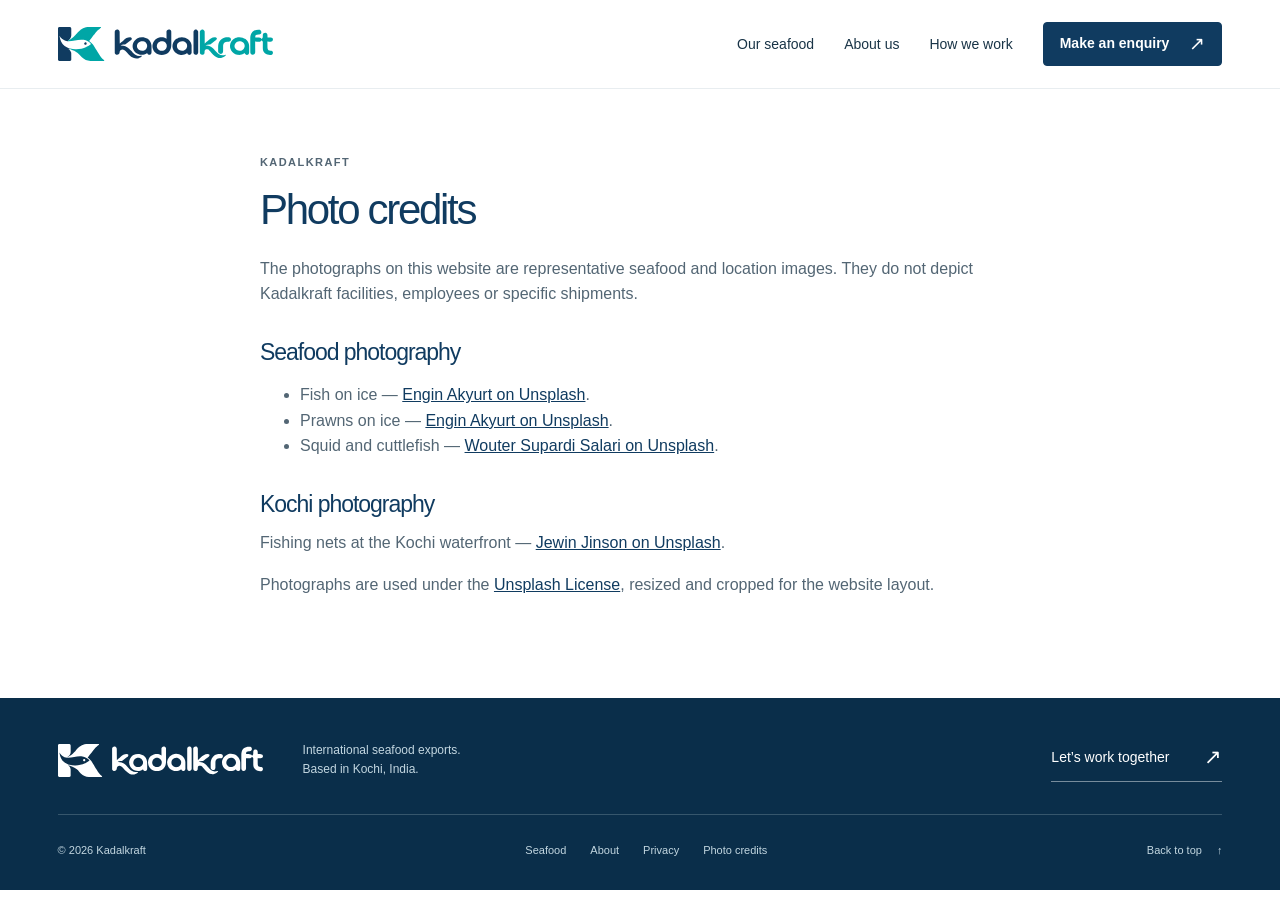
==== credits.html @ d8934083 "Build responsive Kadalkraft seafood export website" ====
<!doctype html><html lang="en"><head><meta charset="utf-8"><meta name="viewport" content="width=device-width,initial-scale=1"><meta name="theme-color" content="#103b60"><title>Photo credits — Kadalkraft</title><meta name="description" content="Photo credits for the Kadalkraft website."><link rel="canonical" href="https://abzops.github.io/kadalkraft/credits.html"><link rel="icon" href="assets/favicon.ico"><link rel="stylesheet" href="styles.css"><script src="app.js" defer></script></head><body>
  <a class="skip-link" href="index.html#main">Skip to content</a>
  <header class="site-header">
    <div class="container header-inner">
      <a class="brand" href="index.html#" aria-label="Kadalkraft home"><img src="assets/logo.svg" width="1017" height="180" alt="Kadalkraft"></a>
      <button class="menu-toggle" type="button" aria-expanded="false" aria-controls="main-nav"><span class="menu-icon" aria-hidden="true"></span><span class="menu-label">Menu</span></button>
      <nav class="main-nav" id="main-nav" aria-label="Main navigation">
        <a href="index.html#seafood">Our seafood</a>
        <a href="index.html#about">About us</a>
        <a href="index.html#approach">How we work</a>
        <a class="button button-small" href="index.html#contact">Make an enquiry <span aria-hidden="true">↗</span></a>
      </nav>
    </div>
  </header>
<main id="main" class="container legal-page"><p class="eyebrow">Kadalkraft</p><h1>Photo credits</h1><p>The photographs on this website are representative seafood and location images. They do not depict Kadalkraft facilities, employees or specific shipments.</p><h2>Seafood photography</h2><ul><li>Fish on ice — <a href="https://unsplash.com/photos/a-bunch-of-fish-that-are-on-some-ice-zqGaKPxDyaY" target="_blank" rel="noopener noreferrer">Engin Akyurt on Unsplash</a>.</li><li>Prawns on ice — <a href="https://unsplash.com/photos/fresh-raw-shrimp-piled-on-ice-qP8zLRp4uf0" target="_blank" rel="noopener noreferrer">Engin Akyurt on Unsplash</a>.</li><li>Squid and cuttlefish — <a href="https://unsplash.com/photos/a-box-filled-with-lots-of-cut-up-fish-EcWVExidGx0" target="_blank" rel="noopener noreferrer">Wouter Supardi Salari on Unsplash</a>.</li></ul><h2>Kochi photography</h2><p>Fishing nets at the Kochi waterfront — <a href="https://unsplash.com/photos/a-man-walking-on-a-beach-next-to-a-fishing-net-rgL8lZqqxpc" target="_blank" rel="noopener noreferrer">Jewin Jinson on Unsplash</a>.</p><p>Photographs are used under the <a href="https://unsplash.com/license" target="_blank" rel="noopener noreferrer">Unsplash License</a>, resized and cropped for the website layout.</p></main>  <footer class="site-footer"><div class="container"><div class="footer-top"><a class="footer-brand" href="index.html#" aria-label="Kadalkraft home"><img src="assets/logo-white.svg" width="1017" height="180" alt="Kadalkraft"></a><p>International seafood exports.<br>Based in Kochi, India.</p><a href="index.html#contact" class="footer-contact">Let’s work together <span aria-hidden="true">↗</span></a></div><div class="footer-bottom"><p>© <span id="year">2026</span> Kadalkraft</p><nav aria-label="Footer navigation"><a href="index.html#seafood">Seafood</a><a href="index.html#about">About</a><a href="privacy.html">Privacy</a><a href="credits.html">Photo credits</a></nav><a href="index.html#" class="back-top">Back to top <span aria-hidden="true">↑</span></a></div></div></footer>
</body>
</html>
---- styles.css ----
:root{--navy:#103b60;--navy-deep:#0a2e4a;--teal:#00a6a6;--teal-ink:#08777b;--ink:#193447;--muted:#536674;--line:#d9e2e7;--mist:#f1f6f7;--white:#fff;--radius:4px;--gutter:clamp(22px,4.5vw,72px);--content:1220px}
*{box-sizing:border-box}html{scroll-behavior:smooth;scroll-padding-top:110px}body{margin:0;color:var(--ink);background:var(--white);font-family:Arial,Helvetica,sans-serif;font-size:16px;line-height:1.6;-webkit-font-smoothing:antialiased}img{max-width:100%;display:block}button,input,textarea,select{font:inherit}button,a,input,textarea,select{-webkit-tap-highlight-color:transparent}a{color:inherit;text-decoration:none}button{cursor:pointer}p,h1,h2,h3,figure{margin:0}button:focus-visible,a:focus-visible,summary:focus-visible{outline:3px solid var(--teal-ink);outline-offset:5px}input:focus-visible,textarea:focus-visible,select:focus-visible{outline:2px solid var(--teal-ink);outline-offset:2px}.container{width:calc(100% - var(--gutter)*2);max-width:var(--content);margin-inline:auto}.sr-only{position:absolute;width:1px;height:1px;padding:0;margin:-1px;overflow:hidden;clip:rect(0,0,0,0);white-space:nowrap;border:0}.skip-link{position:fixed;top:12px;left:20px;background:var(--navy);color:white;padding:12px 20px;z-index:99;transform:translateY(-160%)}.skip-link:focus{transform:translateY(0)}
.site-header{background:var(--white);position:sticky;top:0;z-index:20;border-bottom:1px solid #e8edf0}.header-inner{height:88px;display:flex;align-items:center;justify-content:space-between;gap:40px}.brand{display:block;width:215px;flex-shrink:0}.brand img,.footer-brand img{width:100%;height:auto}.main-nav{display:flex;align-items:center;gap:30px;font-size:14px;font-weight:500}.main-nav>a:not(.button){padding-block:12px}.main-nav>a:not(.button):hover{color:var(--teal-ink)}.button{display:inline-flex;justify-content:center;align-items:center;gap:28px;min-height:50px;padding:13px 22px;background:var(--navy);border:1px solid var(--navy);color:white;border-radius:var(--radius);font-size:14px;font-weight:600;line-height:1.4;transition:background .2s,border-color .2s}.button:hover{background:var(--navy-deep);border-color:var(--navy-deep)}.button span{font-size:19px;font-weight:400;line-height:1}.button-small{min-height:44px;padding:10px 16px;gap:20px}.menu-toggle{display:none}.text-link{display:inline-flex;align-items:center;justify-content:space-between;gap:22px;min-height:44px;font-size:14px;font-weight:600;border-bottom:1px solid currentColor}.text-link span{font-size:20px;font-weight:400}.text-link:hover{color:var(--teal-ink)}
.hero{display:grid;grid-template-columns:1fr 1.08fr;gap:6%;align-items:center;padding-block:54px 44px}.eyebrow{font-size:11px;line-height:1.5;letter-spacing:.13em;text-transform:uppercase;font-weight:600;color:var(--muted);margin-bottom:21px}.hero .eyebrow{display:flex;align-items:center;gap:10px;letter-spacing:.09em}.eyebrow>span{width:7px;height:7px;background:var(--teal);border-radius:50%;flex-shrink:0}h1{font-size:clamp(42px,4.6vw,66px);line-height:1.08;letter-spacing:-.055em;font-weight:500;color:var(--navy);margin-bottom:24px}h1 span{color:var(--teal-ink)}.hero-description{font-size:17px;max-width:400px;line-height:1.7;color:var(--muted)}.hero-actions{display:flex;align-items:center;gap:28px;margin-top:31px}.hero-note{display:flex;gap:14px;align-items:center;margin-top:45px;color:var(--muted);font-size:12px;line-height:1.6}.short-rule{width:28px;height:1px;background:var(--teal-ink);flex-shrink:0}.hero-visual img{width:100%;height:455px;object-fit:cover;object-position:55% 50%;border-radius:var(--radius)}figcaption{font-size:11px;color:var(--muted);padding-top:10px;letter-spacing:.02em}.context-strip{display:flex;align-items:center;justify-content:space-between;gap:20px;border-block:1px solid var(--line);padding-block:19px;font-size:12px;color:var(--muted)}.context-strip strong{font-weight:500;color:var(--navy)}.context-strip a{color:var(--navy)}.context-strip a span{margin-left:25px}.section{padding-block:82px}.section-heading{display:flex;justify-content:space-between;gap:40px;align-items:flex-end;margin-bottom:34px}h2{font-size:clamp(30px,3vw,42px);font-weight:500;line-height:1.18;letter-spacing:-.045em;color:var(--navy)}.section-heading .eyebrow{margin-bottom:13px}.section-heading>p{max-width:330px;color:var(--muted);font-size:15px;padding-bottom:4px}.product-grid{display:grid;grid-template-columns:repeat(3,minmax(0,1fr));gap:28px}.product-image{overflow:hidden;border-radius:var(--radius)}.product-image img{width:100%;height:230px;object-fit:cover;transition:transform .45s ease}.product:hover img{transform:scale(1.025)}.product-heading{display:flex;justify-content:space-between;align-items:center;margin-top:17px;gap:16px}.product h3{font-size:21px;line-height:1.3;letter-spacing:-.035em;font-weight:500;color:var(--navy)}.product-number{font-size:11px;color:var(--muted)}.product>p{font-size:14px;color:var(--muted);margin-top:10px;max-width:320px;min-height:45px}.product .text-link{font-size:12px;margin-top:13px;border-color:var(--line)}.availability-note{font-size:11px;color:var(--muted);margin-top:28px}.about-section{background:var(--mist);padding-block:60px}.about-grid{display:grid;grid-template-columns:1fr 1fr;gap:9%;align-items:center}.about-image img{width:100%;height:340px;object-fit:cover;object-position:50% 43%;border-radius:var(--radius)}.about-copy h2{margin-bottom:23px}.about-copy>p:not(.eyebrow){color:var(--muted);font-size:15px;margin-bottom:17px;max-width:440px}.about-copy .text-link{margin-top:4px}.steps{padding:0;list-style:none;display:grid;grid-template-columns:repeat(3,1fr);gap:44px;margin:38px 0 0}.steps li{border-top:1px solid var(--line);padding-top:20px}.step-number{font-size:12px;color:var(--teal-ink)}.steps h3{font-size:18px;font-weight:500;letter-spacing:-.025em;color:var(--navy);margin:18px 0 10px}.steps p{font-size:14px;color:var(--muted);line-height:1.7;max-width:320px}
.contact-section{background:var(--navy);color:white;padding-block:68px}.contact-grid{display:grid;grid-template-columns:.85fr 1.15fr;gap:10%}.contact-copy .eyebrow{color:#c2d6e0}.contact-copy h2{font-size:52px;color:white;margin-bottom:23px}.contact-copy>p:not(.eyebrow){color:#d0dee7;font-size:15px}.contact-copy address{font-style:normal;display:grid;gap:12px;margin:28px 0 25px;font-size:15px}.contact-copy address>a{display:flex;justify-content:space-between;max-width:285px;min-height:28px}.contact-copy address>a:hover,.whatsapp-link:hover{text-decoration:underline}.contact-copy address>span{color:#c2d6e0;font-size:13px}.whatsapp-link{font-size:12px;display:inline-flex;gap:20px;min-height:44px;align-items:center}.enquiry-form{background:white;color:var(--ink);padding:28px;border-radius:var(--radius);align-self:start}.enquiry-form h3{font-size:20px;font-weight:500;letter-spacing:-.025em;margin-bottom:23px}.form-row{display:grid;grid-template-columns:1fr 1fr;gap:18px}.field{display:grid;gap:7px;margin-bottom:17px;min-width:0}.field label{font-size:12px;font-weight:500;color:var(--navy)}.field label span{color:var(--teal-ink)}input,select,textarea{border:1px solid #a9bac4;border-radius:2px;min-width:0;width:100%;background:#fff;color:var(--ink);padding:10px 11px;font-size:16px;line-height:1.3;min-height:44px}textarea{resize:vertical;min-height:108px}input:hover,select:hover,textarea:hover{border-color:var(--navy)}textarea::placeholder{font-size:13px;color:#647783}.form-note{font-size:11px;line-height:1.6;color:var(--muted);margin:-2px 0 19px}.enquiry-form .button{width:100%;justify-content:space-between}.form-status{font-size:12px;color:var(--navy);margin-top:12px}.form-status:empty{display:none}.contact-section a:focus-visible{outline-color:white}.questions{display:grid;grid-template-columns:1fr 1.5fr;gap:10%;padding-block:61px}.questions h2{font-size:25px}.faq-list{border-top:1px solid var(--line)}details{border-bottom:1px solid var(--line)}summary{list-style:none;font-size:14px;cursor:pointer;padding:17px 30px 17px 0;position:relative;min-height:55px}summary::-webkit-details-marker{display:none}summary::after{content:'+';position:absolute;right:0;top:13px;font-size:20px;color:var(--muted)}details[open] summary::after{content:'−'}details p{color:var(--muted);font-size:14px;line-height:1.7;padding:0 20px 18px 0}details p a{text-decoration:underline}.site-footer{background:var(--navy-deep);color:white;padding-block:40px 24px}.footer-top{display:flex;gap:40px;align-items:center;padding-bottom:32px}.footer-brand{width:205px;display:block;flex-shrink:0}.footer-top>p{font-size:12px;color:#c2d6e0}.footer-contact{margin-left:auto;border-bottom:1px solid #778c9c;padding-bottom:5px;font-size:14px;display:flex;gap:35px;align-items:center;min-height:44px}.footer-contact span{font-size:21px}.footer-bottom{display:flex;justify-content:space-between;gap:25px;align-items:center;border-top:1px solid #36566c;padding-top:21px;font-size:11px;color:#c2d6e0}.footer-bottom nav{display:flex;gap:24px;align-items:center}.footer-bottom a{min-height:30px;display:inline-flex;align-items:center}.footer-bottom a:hover{text-decoration:underline}.back-top{gap:15px}.site-footer a:focus-visible{outline-color:white}.legal-page{max-width:760px;padding-block:65px 85px}.legal-page h1{font-size:42px}.legal-page h2{font-size:23px;margin:32px 0 12px}.legal-page p,.legal-page ul{color:var(--muted);margin-bottom:16px}.legal-page a{text-decoration:underline;color:var(--navy)}
@media(min-width:1600px){.hero{padding-block:65px 50px}.hero-visual img{height:480px}}
@media(max-width:1000px){.main-nav{gap:20px}.brand{width:185px}.header-inner{gap:25px}.hero{gap:5%}.hero-visual img{height:420px}.hero-actions{gap:20px}.hero-actions .button{gap:14px;padding-inline:17px}.product-grid{gap:20px}.product-image img{height:200px}.about-grid{gap:6%}.contact-grid{gap:7%;grid-template-columns:.8fr 1.2fr}.enquiry-form{padding:23px}.steps{gap:28px}}
@media(max-width:760px){html{scroll-padding-top:92px}.header-inner{height:72px;gap:20px}.brand{width:181px}.menu-toggle{display:flex;gap:9px;align-items:center;justify-content:center;border:0;background:none;color:var(--navy);min-height:44px;padding:8px 0 8px 10px;font-size:13px}.menu-icon{width:18px;height:10px;border-block:1.5px solid currentColor;display:block}.menu-toggle[aria-expanded=true] .menu-icon{height:0;border-bottom:0;transform:rotate(45deg);position:relative}.menu-toggle[aria-expanded=true] .menu-icon::after{content:'';position:absolute;top:-1.5px;left:0;width:18px;border-top:1.5px solid currentColor;transform:rotate(90deg)}.main-nav{position:absolute;left:var(--gutter);right:var(--gutter);top:71px;background:white;border:1px solid var(--line);padding:16px 22px 22px;border-radius:0 0 4px 4px;display:flex;align-items:stretch;gap:4px;flex-direction:column;box-shadow:0 10px 15px #103b600d}.js .main-nav:not(.is-open){display:none}.main-nav .button{margin-top:10px}.main-nav>a:not(.button){padding-block:12px}.main-nav{font-size:15px}body:not(.js) .site-header{position:relative}body:not(.js) .main-nav{position:static;width:100%}body:not(.js) .header-inner{height:auto;flex-wrap:wrap;padding-block:20px}body:not(.js) .menu-toggle{display:none}.hero{grid-template-columns:1fr;padding-block:35px 27px;gap:28px}.hero .eyebrow{font-size:10px;margin-bottom:18px}h1{font-size:clamp(40px,8.8vw,60px);margin-bottom:20px}.hero-description{max-width:480px;font-size:16px;line-height:1.7}.hero-actions{margin-top:25px;gap:26px}.hero-note{display:none}.hero-visual img{height:auto;aspect-ratio:1.35;object-position:center}.hero-visual figcaption{font-size:10px;padding-top:8px}.context-strip{gap:10px;font-size:11px;padding-block:16px;flex-wrap:wrap}.context-strip p:nth-child(2){display:none}.context-strip a span{margin-left:12px}.section{padding-block:51px}.section-heading{display:block;margin-bottom:26px}.section-heading>p{font-size:15px;max-width:470px;margin-top:17px}.section-heading h2{font-size:34px}.section-heading .eyebrow{font-size:10px;margin-bottom:12px}.product-grid{grid-template-columns:1fr;gap:32px}.product{display:grid;grid-template-columns:120px 1fr;column-gap:20px;align-content:start}.product-image{grid-column:1;grid-row:1/4}.product-image img{height:145px;object-position:center}.product-heading{grid-column:2;margin-top:0;align-items:flex-start}.product h3{font-size:20px}.product-number{display:none}.product>p{grid-column:2;font-size:13px;min-height:0;margin-top:8px;line-height:1.6}.product .text-link{grid-column:2;justify-self:start;margin-top:8px;font-size:11px;gap:14px;min-height:35px}.availability-note{font-size:10px;margin-top:25px}.about-section{padding-block:36px}.about-grid{grid-template-columns:1fr;gap:30px}.about-copy{grid-row:1}.about-copy h2{font-size:34px;margin-bottom:20px}.about-copy>p:not(.eyebrow){font-size:15px;max-width:none}.about-copy .eyebrow{font-size:10px;margin-bottom:15px}.about-image img{height:265px;object-position:50% 43%}.about-image figcaption{font-size:10px}.steps{grid-template-columns:1fr;gap:0;margin-top:26px}.steps li{padding-block:21px;display:grid;grid-template-columns:35px 1fr;column-gap:10px}.steps li:last-child{padding-bottom:0}.step-number{grid-row:1/3;margin-top:3px}.steps h3{margin:0 0 8px;font-size:18px}.steps p{grid-column:2;max-width:none;font-size:14px}.contact-section{padding-block:43px}.contact-grid{grid-template-columns:1fr;gap:29px}.contact-copy h2{font-size:42px;line-height:1.05;margin-bottom:18px}.contact-copy h2 br{display:none}.contact-copy>p:not(.eyebrow){font-size:15px}.contact-copy address{gap:11px;margin:23px 0 7px;font-size:15px;max-width:330px}.contact-copy address>a{max-width:none;min-height:30px}.contact-copy address>span{font-size:12px}.enquiry-form{padding:22px}.form-row{gap:15px}.enquiry-form h3{font-size:20px}.field{margin-bottom:15px;gap:7px}.field label{font-size:11px}.form-note{font-size:11px}.questions{grid-template-columns:1fr;gap:25px;padding-block:40px}.questions h2{font-size:26px}summary{font-size:14px}.footer-top{flex-wrap:wrap;gap:22px;align-items:flex-start;padding-bottom:26px}.footer-brand{width:195px}.footer-top>p{margin-left:auto}.footer-contact{margin-left:0;width:100%;border-bottom:0;justify-content:space-between;font-size:14px}.footer-bottom{gap:12px;flex-wrap:wrap;font-size:10px}.footer-bottom nav{gap:18px;order:3;width:100%;margin-top:5px}.back-top{margin-left:auto}.site-footer{padding-block:30px 20px}.legal-page{padding-block:40px}.legal-page h1{font-size:34px}}
@media(max-width:760px){.footer-top{display:grid;grid-template-columns:1fr;gap:18px}.footer-top>p{margin-left:0}.product .text-link{min-height:44px}}
@media(max-width:380px){.hero-actions{gap:20px}.hero-actions .button{font-size:12px;gap:14px;padding-inline:15px}.hero-actions .text-link{font-size:12px}.context-strip{font-size:10px}.product{grid-template-columns:103px 1fr;gap:0 16px}.product-image img{height:155px}.product h3{font-size:18px}.form-row{grid-template-columns:1fr;gap:0}.footer-top>p{margin-left:0}.footer-bottom nav{gap:15px}}
@media(max-width:380px){.hero-actions .button{gap:8px;padding-inline:12px;white-space:nowrap;flex-shrink:0}.hero-actions .text-link{gap:10px;white-space:nowrap;flex-shrink:0}}
@media(prefers-reduced-motion:reduce){html{scroll-behavior:auto}*,*::before,*::after{transition:none!important;animation:none!important}.product:hover img{transform:none}}
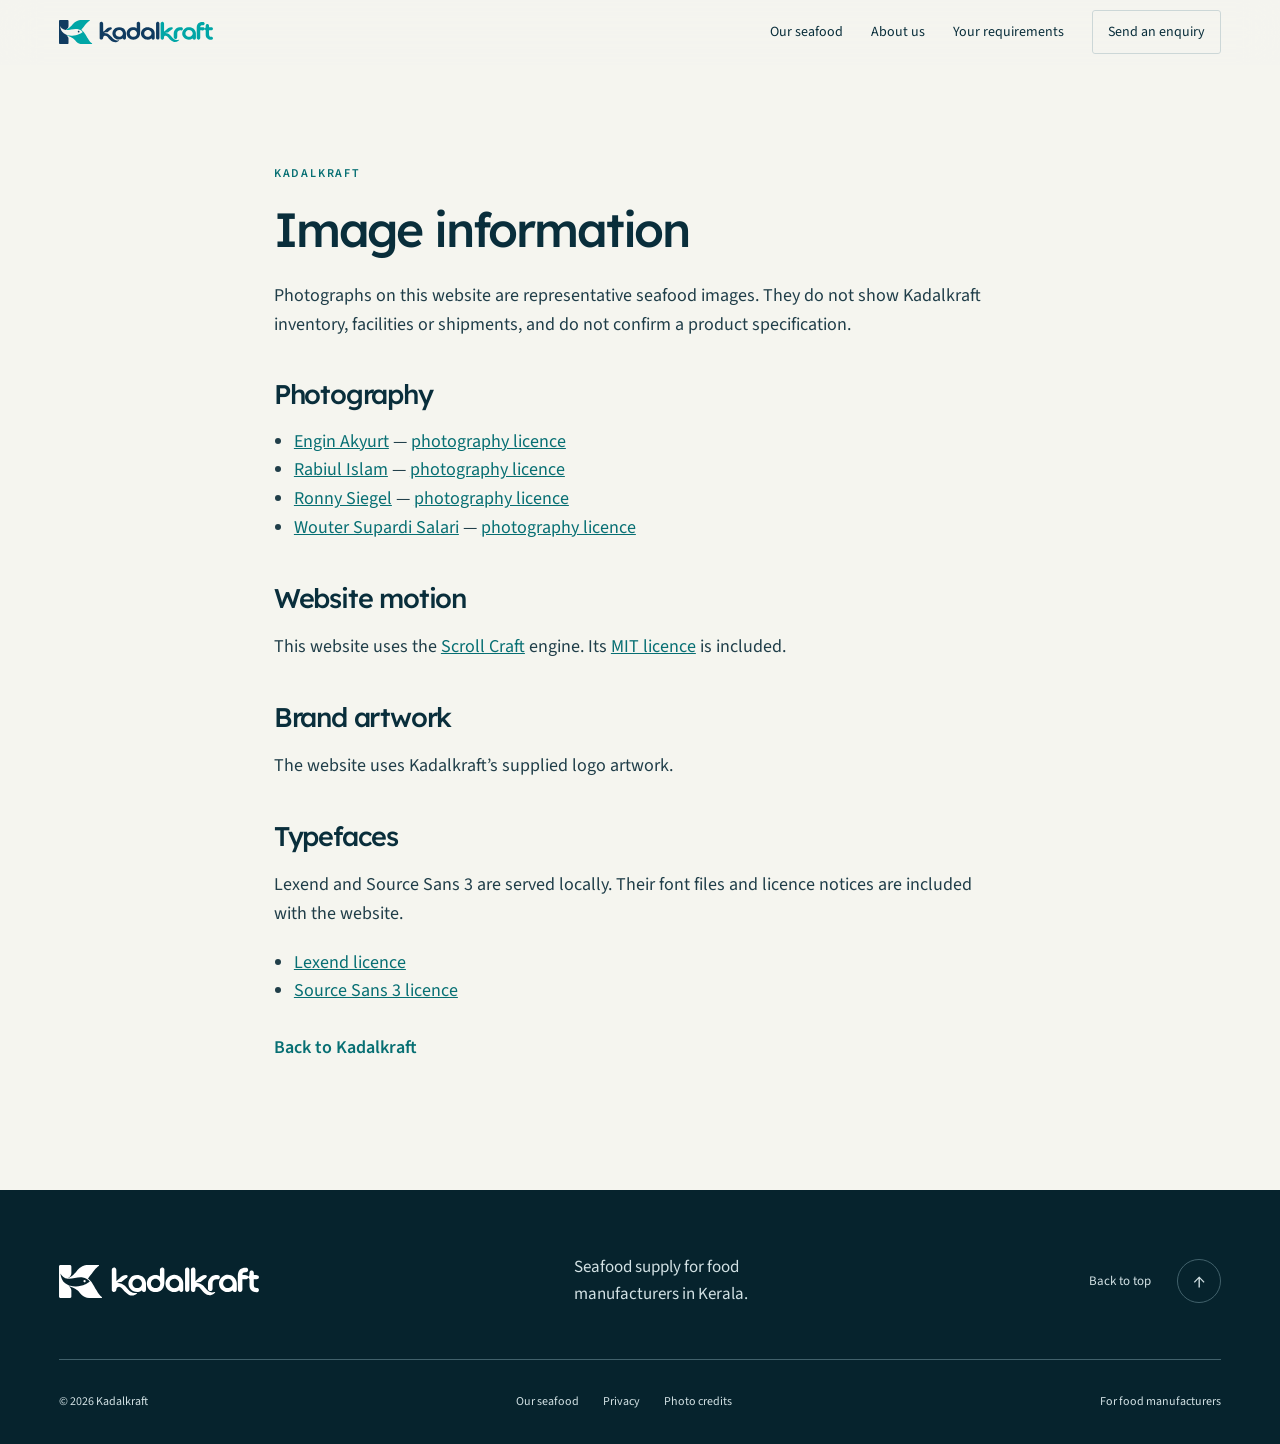
==== commit aed830f4: "Rebuild supplier website with photographic hero and Scroll Craft interactions" ====
--- a/credits.html
+++ b/credits.html
@@ -1,17 +1,35 @@
-<!doctype html><html lang="en"><head><meta charset="utf-8"><meta name="viewport" content="width=device-width,initial-scale=1"><meta name="theme-color" content="#103b60"><title>Photo credits — Kadalkraft</title><meta name="description" content="Photo credits for the Kadalkraft website."><link rel="canonical" href="https://abzops.github.io/kadalkraft/credits.html"><link rel="icon" href="assets/favicon.ico"><link rel="stylesheet" href="styles.css"><script src="app.js" defer></script></head><body>
-  <a class="skip-link" href="index.html#main">Skip to content</a>
-  <header class="site-header">
-    <div class="container header-inner">
-      <a class="brand" href="index.html#" aria-label="Kadalkraft home"><img src="assets/logo.svg" width="1017" height="180" alt="Kadalkraft"></a>
-      <button class="menu-toggle" type="button" aria-expanded="false" aria-controls="main-nav"><span class="menu-icon" aria-hidden="true"></span><span class="menu-label">Menu</span></button>
-      <nav class="main-nav" id="main-nav" aria-label="Main navigation">
-        <a href="index.html#seafood">Our seafood</a>
-        <a href="index.html#about">About us</a>
-        <a href="index.html#approach">How we work</a>
-        <a class="button button-small" href="index.html#contact">Make an enquiry <span aria-hidden="true">↗</span></a>
-      </nav>
-    </div>
-  </header>
-<main id="main" class="container legal-page"><p class="eyebrow">Kadalkraft</p><h1>Photo credits</h1><p>The photographs on this website are representative seafood and location images. They do not depict Kadalkraft facilities, employees or specific shipments.</p><h2>Seafood photography</h2><ul><li>Fish on ice — <a href="https://unsplash.com/photos/a-bunch-of-fish-that-are-on-some-ice-zqGaKPxDyaY" target="_blank" rel="noopener noreferrer">Engin Akyurt on Unsplash</a>.</li><li>Prawns on ice — <a href="https://unsplash.com/photos/fresh-raw-shrimp-piled-on-ice-qP8zLRp4uf0" target="_blank" rel="noopener noreferrer">Engin Akyurt on Unsplash</a>.</li><li>Squid and cuttlefish — <a href="https://unsplash.com/photos/a-box-filled-with-lots-of-cut-up-fish-EcWVExidGx0" target="_blank" rel="noopener noreferrer">Wouter Supardi Salari on Unsplash</a>.</li></ul><h2>Kochi photography</h2><p>Fishing nets at the Kochi waterfront — <a href="https://unsplash.com/photos/a-man-walking-on-a-beach-next-to-a-fishing-net-rgL8lZqqxpc" target="_blank" rel="noopener noreferrer">Jewin Jinson on Unsplash</a>.</p><p>Photographs are used under the <a href="https://unsplash.com/license" target="_blank" rel="noopener noreferrer">Unsplash License</a>, resized and cropped for the website layout.</p></main>  <footer class="site-footer"><div class="container"><div class="footer-top"><a class="footer-brand" href="index.html#" aria-label="Kadalkraft home"><img src="assets/logo-white.svg" width="1017" height="180" alt="Kadalkraft"></a><p>International seafood exports.<br>Based in Kochi, India.</p><a href="index.html#contact" class="footer-contact">Let’s work together <span aria-hidden="true">↗</span></a></div><div class="footer-bottom"><p>© <span id="year">2026</span> Kadalkraft</p><nav aria-label="Footer navigation"><a href="index.html#seafood">Seafood</a><a href="index.html#about">About</a><a href="privacy.html">Privacy</a><a href="credits.html">Photo credits</a></nav><a href="index.html#" class="back-top">Back to top <span aria-hidden="true">↑</span></a></div></div></footer>
+<!doctype html>
+<html lang="en" data-mode="live">
+<head>
+  <meta charset="utf-8">
+  <meta name="viewport" content="width=device-width, initial-scale=1">
+  <meta name="theme-color" content="#092e3b">
+  <title>Image information | Kadalkraft</title>
+  <meta name="description" content="Information about Kadalkraft brand artwork and typefaces.">
+  <meta property="og:type" content="website">
+  <meta property="og:title" content="Image information | Kadalkraft">
+  <meta property="og:description" content="Information about Kadalkraft brand artwork and typefaces.">
+  <meta property="og:image" content="https://abzops.github.io/kadalkraft/assets/avatar.png">
+  <meta property="og:url" content="https://abzops.github.io/kadalkraft/credits.html">
+  <meta name="twitter:card" content="summary">
+  <link rel="canonical" href="https://abzops.github.io/kadalkraft/credits.html">
+  <link rel="icon" href="assets/favicon.ico" sizes="any">
+  <link rel="apple-touch-icon" href="assets/avatar.png">
+  <script src="config.js"></script>
+  <link rel="preload" href="assets/fonts/lexend-latin-500.woff2" as="font" type="font/woff2" crossorigin>
+  <link rel="preload" href="assets/fonts/source-sans-3-latin.woff2" as="font" type="font/woff2" crossorigin>
+  <link rel="stylesheet" href="styles.css">
+  <script src="app.js" defer></script><script src="anim.js" defer></script>
+</head>
+<body>
+<a class="skip-link" href="#main">Skip to content</a>
+
+<header class="site-header"><div class="container header-inner">
+<a class="brand" href="index.html" aria-label="Kadalkraft home"><img src="assets/logo.svg" width="1017" height="180" alt="Kadalkraft"></a>
+<a class="mobile-enquiry" href="index.html#enquiry">Enquire</a><button class="menu-toggle" type="button" aria-expanded="false" aria-controls="main-nav">Menu</button>
+<nav id="main-nav" class="main-nav" aria-label="Main navigation"><a href="index.html#products">Our seafood</a><a href="index.html#about">About us</a><a href="index.html#specification">Your requirements</a><a class="button button-small" href="index.html#enquiry">Send an enquiry</a></nav>
+</div></header>
+<main id="main" class="container legal-page"><p class="eyebrow">Kadalkraft</p><h1>Image information</h1><p>Photographs on this website are representative seafood images. They do not show Kadalkraft inventory, facilities or shipments, and do not confirm a product specification.</p><h2>Photography</h2><ul><li><a href="https://unsplash.com/photos/fresh-raw-shrimp-piled-on-ice-qP8zLRp4uf0">Engin Akyurt</a> — <a href="https://unsplash.com/license">photography licence</a></li><li><a href="https://www.pexels.com/photo/gray-shrimps-with-ice-12417979/">Rabiul Islam</a> — <a href="https://www.pexels.com/license/">photography licence</a></li><li><a href="https://www.pexels.com/photo/close-up-shot-of-squid-in-the-market-9995821/">Ronny Siegel</a> — <a href="https://www.pexels.com/license/">photography licence</a></li><li><a href="https://unsplash.com/photos/a-box-filled-with-lots-of-cut-up-fish-EcWVExidGx0">Wouter Supardi Salari</a> — <a href="https://unsplash.com/license">photography licence</a></li></ul><h2>Website motion</h2><p>This website uses the <a href="https://github.com/nateherkai/scroll-craft">Scroll Craft</a> engine. Its <a href="assets/scrollcraft/LICENSE">MIT licence</a> is included.</p><h2>Brand artwork</h2><p>The website uses Kadalkraft’s supplied logo artwork.</p><h2>Typefaces</h2><p>Lexend and Source Sans 3 are served locally. Their font files and licence notices are included with the website.</p><ul><li><a href="assets/fonts/Lexend-OFL.txt">Lexend licence</a></li><li><a href="assets/fonts/Source-Sans-3-OFL.txt">Source Sans 3 licence</a></li></ul><p><a class="text-link" href="index.html">Back to Kadalkraft</a></p></main>
+<footer class="site-footer"><div class="container"><div class="footer-main"><a class="footer-brand" href="index.html" aria-label="Kadalkraft home"><img src="assets/logo-white.svg" width="1017" height="180" alt="Kadalkraft"></a><p>Seafood supply for food<br>manufacturers in Kerala.</p><a class="back-top" href="#main">Back to top <span aria-hidden="true">↑</span></a></div><div class="footer-bottom"><p>© <span data-year>2026</span> Kadalkraft</p><nav aria-label="Footer navigation"><a href="index.html#products">Our seafood</a><a href="privacy.html">Privacy</a><a href="credits.html">Photo credits</a></nav><span>For food manufacturers</span></div></div></footer>
 </body>
 </html>
--- a/styles.css
+++ b/styles.css
@@ -1,12 +1,105 @@
-:root{--navy:#103b60;--navy-deep:#0a2e4a;--teal:#00a6a6;--teal-ink:#08777b;--ink:#193447;--muted:#536674;--line:#d9e2e7;--mist:#f1f6f7;--white:#fff;--radius:4px;--gutter:clamp(22px,4.5vw,72px);--content:1220px}
-*{box-sizing:border-box}html{scroll-behavior:smooth;scroll-padding-top:110px}body{margin:0;color:var(--ink);background:var(--white);font-family:Arial,Helvetica,sans-serif;font-size:16px;line-height:1.6;-webkit-font-smoothing:antialiased}img{max-width:100%;display:block}button,input,textarea,select{font:inherit}button,a,input,textarea,select{-webkit-tap-highlight-color:transparent}a{color:inherit;text-decoration:none}button{cursor:pointer}p,h1,h2,h3,figure{margin:0}button:focus-visible,a:focus-visible,summary:focus-visible{outline:3px solid var(--teal-ink);outline-offset:5px}input:focus-visible,textarea:focus-visible,select:focus-visible{outline:2px solid var(--teal-ink);outline-offset:2px}.container{width:calc(100% - var(--gutter)*2);max-width:var(--content);margin-inline:auto}.sr-only{position:absolute;width:1px;height:1px;padding:0;margin:-1px;overflow:hidden;clip:rect(0,0,0,0);white-space:nowrap;border:0}.skip-link{position:fixed;top:12px;left:20px;background:var(--navy);color:white;padding:12px 20px;z-index:99;transform:translateY(-160%)}.skip-link:focus{transform:translateY(0)}
-.site-header{background:var(--white);position:sticky;top:0;z-index:20;border-bottom:1px solid #e8edf0}.header-inner{height:88px;display:flex;align-items:center;justify-content:space-between;gap:40px}.brand{display:block;width:215px;flex-shrink:0}.brand img,.footer-brand img{width:100%;height:auto}.main-nav{display:flex;align-items:center;gap:30px;font-size:14px;font-weight:500}.main-nav>a:not(.button){padding-block:12px}.main-nav>a:not(.button):hover{color:var(--teal-ink)}.button{display:inline-flex;justify-content:center;align-items:center;gap:28px;min-height:50px;padding:13px 22px;background:var(--navy);border:1px solid var(--navy);color:white;border-radius:var(--radius);font-size:14px;font-weight:600;line-height:1.4;transition:background .2s,border-color .2s}.button:hover{background:var(--navy-deep);border-color:var(--navy-deep)}.button span{font-size:19px;font-weight:400;line-height:1}.button-small{min-height:44px;padding:10px 16px;gap:20px}.menu-toggle{display:none}.text-link{display:inline-flex;align-items:center;justify-content:space-between;gap:22px;min-height:44px;font-size:14px;font-weight:600;border-bottom:1px solid currentColor}.text-link span{font-size:20px;font-weight:400}.text-link:hover{color:var(--teal-ink)}
-.hero{display:grid;grid-template-columns:1fr 1.08fr;gap:6%;align-items:center;padding-block:54px 44px}.eyebrow{font-size:11px;line-height:1.5;letter-spacing:.13em;text-transform:uppercase;font-weight:600;color:var(--muted);margin-bottom:21px}.hero .eyebrow{display:flex;align-items:center;gap:10px;letter-spacing:.09em}.eyebrow>span{width:7px;height:7px;background:var(--teal);border-radius:50%;flex-shrink:0}h1{font-size:clamp(42px,4.6vw,66px);line-height:1.08;letter-spacing:-.055em;font-weight:500;color:var(--navy);margin-bottom:24px}h1 span{color:var(--teal-ink)}.hero-description{font-size:17px;max-width:400px;line-height:1.7;color:var(--muted)}.hero-actions{display:flex;align-items:center;gap:28px;margin-top:31px}.hero-note{display:flex;gap:14px;align-items:center;margin-top:45px;color:var(--muted);font-size:12px;line-height:1.6}.short-rule{width:28px;height:1px;background:var(--teal-ink);flex-shrink:0}.hero-visual img{width:100%;height:455px;object-fit:cover;object-position:55% 50%;border-radius:var(--radius)}figcaption{font-size:11px;color:var(--muted);padding-top:10px;letter-spacing:.02em}.context-strip{display:flex;align-items:center;justify-content:space-between;gap:20px;border-block:1px solid var(--line);padding-block:19px;font-size:12px;color:var(--muted)}.context-strip strong{font-weight:500;color:var(--navy)}.context-strip a{color:var(--navy)}.context-strip a span{margin-left:25px}.section{padding-block:82px}.section-heading{display:flex;justify-content:space-between;gap:40px;align-items:flex-end;margin-bottom:34px}h2{font-size:clamp(30px,3vw,42px);font-weight:500;line-height:1.18;letter-spacing:-.045em;color:var(--navy)}.section-heading .eyebrow{margin-bottom:13px}.section-heading>p{max-width:330px;color:var(--muted);font-size:15px;padding-bottom:4px}.product-grid{display:grid;grid-template-columns:repeat(3,minmax(0,1fr));gap:28px}.product-image{overflow:hidden;border-radius:var(--radius)}.product-image img{width:100%;height:230px;object-fit:cover;transition:transform .45s ease}.product:hover img{transform:scale(1.025)}.product-heading{display:flex;justify-content:space-between;align-items:center;margin-top:17px;gap:16px}.product h3{font-size:21px;line-height:1.3;letter-spacing:-.035em;font-weight:500;color:var(--navy)}.product-number{font-size:11px;color:var(--muted)}.product>p{font-size:14px;color:var(--muted);margin-top:10px;max-width:320px;min-height:45px}.product .text-link{font-size:12px;margin-top:13px;border-color:var(--line)}.availability-note{font-size:11px;color:var(--muted);margin-top:28px}.about-section{background:var(--mist);padding-block:60px}.about-grid{display:grid;grid-template-columns:1fr 1fr;gap:9%;align-items:center}.about-image img{width:100%;height:340px;object-fit:cover;object-position:50% 43%;border-radius:var(--radius)}.about-copy h2{margin-bottom:23px}.about-copy>p:not(.eyebrow){color:var(--muted);font-size:15px;margin-bottom:17px;max-width:440px}.about-copy .text-link{margin-top:4px}.steps{padding:0;list-style:none;display:grid;grid-template-columns:repeat(3,1fr);gap:44px;margin:38px 0 0}.steps li{border-top:1px solid var(--line);padding-top:20px}.step-number{font-size:12px;color:var(--teal-ink)}.steps h3{font-size:18px;font-weight:500;letter-spacing:-.025em;color:var(--navy);margin:18px 0 10px}.steps p{font-size:14px;color:var(--muted);line-height:1.7;max-width:320px}
-.contact-section{background:var(--navy);color:white;padding-block:68px}.contact-grid{display:grid;grid-template-columns:.85fr 1.15fr;gap:10%}.contact-copy .eyebrow{color:#c2d6e0}.contact-copy h2{font-size:52px;color:white;margin-bottom:23px}.contact-copy>p:not(.eyebrow){color:#d0dee7;font-size:15px}.contact-copy address{font-style:normal;display:grid;gap:12px;margin:28px 0 25px;font-size:15px}.contact-copy address>a{display:flex;justify-content:space-between;max-width:285px;min-height:28px}.contact-copy address>a:hover,.whatsapp-link:hover{text-decoration:underline}.contact-copy address>span{color:#c2d6e0;font-size:13px}.whatsapp-link{font-size:12px;display:inline-flex;gap:20px;min-height:44px;align-items:center}.enquiry-form{background:white;color:var(--ink);padding:28px;border-radius:var(--radius);align-self:start}.enquiry-form h3{font-size:20px;font-weight:500;letter-spacing:-.025em;margin-bottom:23px}.form-row{display:grid;grid-template-columns:1fr 1fr;gap:18px}.field{display:grid;gap:7px;margin-bottom:17px;min-width:0}.field label{font-size:12px;font-weight:500;color:var(--navy)}.field label span{color:var(--teal-ink)}input,select,textarea{border:1px solid #a9bac4;border-radius:2px;min-width:0;width:100%;background:#fff;color:var(--ink);padding:10px 11px;font-size:16px;line-height:1.3;min-height:44px}textarea{resize:vertical;min-height:108px}input:hover,select:hover,textarea:hover{border-color:var(--navy)}textarea::placeholder{font-size:13px;color:#647783}.form-note{font-size:11px;line-height:1.6;color:var(--muted);margin:-2px 0 19px}.enquiry-form .button{width:100%;justify-content:space-between}.form-status{font-size:12px;color:var(--navy);margin-top:12px}.form-status:empty{display:none}.contact-section a:focus-visible{outline-color:white}.questions{display:grid;grid-template-columns:1fr 1.5fr;gap:10%;padding-block:61px}.questions h2{font-size:25px}.faq-list{border-top:1px solid var(--line)}details{border-bottom:1px solid var(--line)}summary{list-style:none;font-size:14px;cursor:pointer;padding:17px 30px 17px 0;position:relative;min-height:55px}summary::-webkit-details-marker{display:none}summary::after{content:'+';position:absolute;right:0;top:13px;font-size:20px;color:var(--muted)}details[open] summary::after{content:'−'}details p{color:var(--muted);font-size:14px;line-height:1.7;padding:0 20px 18px 0}details p a{text-decoration:underline}.site-footer{background:var(--navy-deep);color:white;padding-block:40px 24px}.footer-top{display:flex;gap:40px;align-items:center;padding-bottom:32px}.footer-brand{width:205px;display:block;flex-shrink:0}.footer-top>p{font-size:12px;color:#c2d6e0}.footer-contact{margin-left:auto;border-bottom:1px solid #778c9c;padding-bottom:5px;font-size:14px;display:flex;gap:35px;align-items:center;min-height:44px}.footer-contact span{font-size:21px}.footer-bottom{display:flex;justify-content:space-between;gap:25px;align-items:center;border-top:1px solid #36566c;padding-top:21px;font-size:11px;color:#c2d6e0}.footer-bottom nav{display:flex;gap:24px;align-items:center}.footer-bottom a{min-height:30px;display:inline-flex;align-items:center}.footer-bottom a:hover{text-decoration:underline}.back-top{gap:15px}.site-footer a:focus-visible{outline-color:white}.legal-page{max-width:760px;padding-block:65px 85px}.legal-page h1{font-size:42px}.legal-page h2{font-size:23px;margin:32px 0 12px}.legal-page p,.legal-page ul{color:var(--muted);margin-bottom:16px}.legal-page a{text-decoration:underline;color:var(--navy)}
-@media(min-width:1600px){.hero{padding-block:65px 50px}.hero-visual img{height:480px}}
-@media(max-width:1000px){.main-nav{gap:20px}.brand{width:185px}.header-inner{gap:25px}.hero{gap:5%}.hero-visual img{height:420px}.hero-actions{gap:20px}.hero-actions .button{gap:14px;padding-inline:17px}.product-grid{gap:20px}.product-image img{height:200px}.about-grid{gap:6%}.contact-grid{gap:7%;grid-template-columns:.8fr 1.2fr}.enquiry-form{padding:23px}.steps{gap:28px}}
-@media(max-width:760px){html{scroll-padding-top:92px}.header-inner{height:72px;gap:20px}.brand{width:181px}.menu-toggle{display:flex;gap:9px;align-items:center;justify-content:center;border:0;background:none;color:var(--navy);min-height:44px;padding:8px 0 8px 10px;font-size:13px}.menu-icon{width:18px;height:10px;border-block:1.5px solid currentColor;display:block}.menu-toggle[aria-expanded=true] .menu-icon{height:0;border-bottom:0;transform:rotate(45deg);position:relative}.menu-toggle[aria-expanded=true] .menu-icon::after{content:'';position:absolute;top:-1.5px;left:0;width:18px;border-top:1.5px solid currentColor;transform:rotate(90deg)}.main-nav{position:absolute;left:var(--gutter);right:var(--gutter);top:71px;background:white;border:1px solid var(--line);padding:16px 22px 22px;border-radius:0 0 4px 4px;display:flex;align-items:stretch;gap:4px;flex-direction:column;box-shadow:0 10px 15px #103b600d}.js .main-nav:not(.is-open){display:none}.main-nav .button{margin-top:10px}.main-nav>a:not(.button){padding-block:12px}.main-nav{font-size:15px}body:not(.js) .site-header{position:relative}body:not(.js) .main-nav{position:static;width:100%}body:not(.js) .header-inner{height:auto;flex-wrap:wrap;padding-block:20px}body:not(.js) .menu-toggle{display:none}.hero{grid-template-columns:1fr;padding-block:35px 27px;gap:28px}.hero .eyebrow{font-size:10px;margin-bottom:18px}h1{font-size:clamp(40px,8.8vw,60px);margin-bottom:20px}.hero-description{max-width:480px;font-size:16px;line-height:1.7}.hero-actions{margin-top:25px;gap:26px}.hero-note{display:none}.hero-visual img{height:auto;aspect-ratio:1.35;object-position:center}.hero-visual figcaption{font-size:10px;padding-top:8px}.context-strip{gap:10px;font-size:11px;padding-block:16px;flex-wrap:wrap}.context-strip p:nth-child(2){display:none}.context-strip a span{margin-left:12px}.section{padding-block:51px}.section-heading{display:block;margin-bottom:26px}.section-heading>p{font-size:15px;max-width:470px;margin-top:17px}.section-heading h2{font-size:34px}.section-heading .eyebrow{font-size:10px;margin-bottom:12px}.product-grid{grid-template-columns:1fr;gap:32px}.product{display:grid;grid-template-columns:120px 1fr;column-gap:20px;align-content:start}.product-image{grid-column:1;grid-row:1/4}.product-image img{height:145px;object-position:center}.product-heading{grid-column:2;margin-top:0;align-items:flex-start}.product h3{font-size:20px}.product-number{display:none}.product>p{grid-column:2;font-size:13px;min-height:0;margin-top:8px;line-height:1.6}.product .text-link{grid-column:2;justify-self:start;margin-top:8px;font-size:11px;gap:14px;min-height:35px}.availability-note{font-size:10px;margin-top:25px}.about-section{padding-block:36px}.about-grid{grid-template-columns:1fr;gap:30px}.about-copy{grid-row:1}.about-copy h2{font-size:34px;margin-bottom:20px}.about-copy>p:not(.eyebrow){font-size:15px;max-width:none}.about-copy .eyebrow{font-size:10px;margin-bottom:15px}.about-image img{height:265px;object-position:50% 43%}.about-image figcaption{font-size:10px}.steps{grid-template-columns:1fr;gap:0;margin-top:26px}.steps li{padding-block:21px;display:grid;grid-template-columns:35px 1fr;column-gap:10px}.steps li:last-child{padding-bottom:0}.step-number{grid-row:1/3;margin-top:3px}.steps h3{margin:0 0 8px;font-size:18px}.steps p{grid-column:2;max-width:none;font-size:14px}.contact-section{padding-block:43px}.contact-grid{grid-template-columns:1fr;gap:29px}.contact-copy h2{font-size:42px;line-height:1.05;margin-bottom:18px}.contact-copy h2 br{display:none}.contact-copy>p:not(.eyebrow){font-size:15px}.contact-copy address{gap:11px;margin:23px 0 7px;font-size:15px;max-width:330px}.contact-copy address>a{max-width:none;min-height:30px}.contact-copy address>span{font-size:12px}.enquiry-form{padding:22px}.form-row{gap:15px}.enquiry-form h3{font-size:20px}.field{margin-bottom:15px;gap:7px}.field label{font-size:11px}.form-note{font-size:11px}.questions{grid-template-columns:1fr;gap:25px;padding-block:40px}.questions h2{font-size:26px}summary{font-size:14px}.footer-top{flex-wrap:wrap;gap:22px;align-items:flex-start;padding-bottom:26px}.footer-brand{width:195px}.footer-top>p{margin-left:auto}.footer-contact{margin-left:0;width:100%;border-bottom:0;justify-content:space-between;font-size:14px}.footer-bottom{gap:12px;flex-wrap:wrap;font-size:10px}.footer-bottom nav{gap:18px;order:3;width:100%;margin-top:5px}.back-top{margin-left:auto}.site-footer{padding-block:30px 20px}.legal-page{padding-block:40px}.legal-page h1{font-size:34px}}
-@media(max-width:760px){.footer-top{display:grid;grid-template-columns:1fr;gap:18px}.footer-top>p{margin-left:0}.product .text-link{min-height:44px}}
-@media(max-width:380px){.hero-actions{gap:20px}.hero-actions .button{font-size:12px;gap:14px;padding-inline:15px}.hero-actions .text-link{font-size:12px}.context-strip{font-size:10px}.product{grid-template-columns:103px 1fr;gap:0 16px}.product-image img{height:155px}.product h3{font-size:18px}.form-row{grid-template-columns:1fr;gap:0}.footer-top>p{margin-left:0}.footer-bottom nav{gap:15px}}
-@media(max-width:380px){.hero-actions .button{gap:8px;padding-inline:12px;white-space:nowrap;flex-shrink:0}.hero-actions .text-link{gap:10px;white-space:nowrap;flex-shrink:0}}
-@media(prefers-reduced-motion:reduce){html{scroll-behavior:auto}*,*::before,*::after{transition:none!important;animation:none!important}.product:hover img{transform:none}}
+@font-face{font-family:Lexend;font-style:normal;font-weight:500;font-display:swap;src:url('assets/fonts/lexend-latin-500.woff2') format('woff2')}
+@font-face{font-family:'Source Sans 3';font-style:normal;font-weight:400;font-display:swap;src:url('assets/fonts/source-sans-3-latin.woff2') format('woff2')}
+@font-face{font-family:'Source Sans 3';font-style:normal;font-weight:600;font-display:swap;src:url('assets/fonts/source-sans-3-latin.woff2') format('woff2')}
+:root{--navy:#092e3b;--deep:#06232d;--text:#203e49;--muted:#506770;--teal:#076f73;--mint:#afe5db;--cream:#f5f5ef;--white:#fff;--line:#ccd7d7;--error:#b42318;--gutter:clamp(22px,4.6vw,80px);--max:1440px;--ease:cubic-bezier(.2,.75,.25,1)}
+*{box-sizing:border-box}html{scroll-behavior:smooth;scroll-padding-top:86px}body{margin:0;background:var(--cream);color:var(--text);font:400 18px/1.6 'Source Sans 3',Arial,sans-serif;-webkit-font-smoothing:antialiased}h1,h2,h3{font-family:Lexend,Arial,sans-serif;font-weight:500;line-height:1.12;color:var(--navy);margin:0;letter-spacing:-.045em;text-wrap:balance}h2{font-size:clamp(34px,4.1vw,60px)}h3{font-size:25px;letter-spacing:-.025em}p{margin:0}img{max-width:100%;height:auto;display:block}figure,dl,dd{margin:0}a{color:var(--teal)}button,input,textarea,select{font:inherit}svg{width:24px;height:24px;flex-shrink:0}[hidden]{display:none!important}.container{max-width:var(--max);padding-inline:var(--gutter);margin-inline:auto}.section{padding-block:120px}.eyebrow{display:flex;align-items:center;gap:14px;font:600 12px/1.5 'Source Sans 3',sans-serif;letter-spacing:.15em;text-transform:uppercase;color:var(--teal);margin-bottom:28px}.sr-only{position:absolute;width:1px;height:1px;overflow:hidden;clip:rect(0,0,0,0);white-space:nowrap}.skip-link{position:fixed;top:8px;left:8px;padding:12px 20px;background:white;color:var(--navy);z-index:101;transform:translateY(-150%)}.skip-link:focus{transform:none}:focus-visible{outline:3px solid var(--teal);outline-offset:5px}:where(a,button,input,textarea,select){scroll-margin-top:90px}.button{display:inline-flex;align-items:center;justify-content:space-between;gap:24px;min-height:54px;padding:14px 24px;background:var(--navy);color:#fff;font-size:16px;font-weight:600;text-decoration:none;border:1px solid transparent;border-radius:3px;cursor:pointer;transition:background .2s,color .2s}.button svg,.text-link svg{transition:transform .25s var(--ease)}.button:hover{background:var(--teal)}.button:hover svg,.text-link:hover svg{transform:translateX(4px)}.button-small{min-height:46px;padding:10px 18px;font-size:15px}.button-light{background:var(--mint);color:var(--deep)}.button-light:hover{background:#fff;color:var(--navy)}.button:disabled{opacity:.55;cursor:not-allowed}.text-link{display:inline-flex;align-items:center;gap:24px;min-height:48px;color:var(--teal);font-weight:600;text-decoration:none;border:0}.text-link:hover{color:var(--navy)}.text-link.light-link:hover{color:var(--white)}
+.site-header{position:sticky;top:0;background:var(--cream);z-index:50;border-bottom:1px solid transparent;transition:border-color .25s}.site-header.scrolled{border-color:var(--line)}.header-inner{display:flex;align-items:center;gap:30px;min-height:64px}.brand{width:154px;min-height:44px;display:flex;align-items:center;flex-shrink:0}.main-nav{display:flex;gap:28px;align-items:center;margin-left:auto}.main-nav a:not(.button){display:inline-flex;align-items:center;min-height:44px;font-size:14px;font-weight:400;color:var(--navy);text-decoration:none;position:relative}.main-nav a[aria-current]:not(.button){color:var(--teal)}.main-nav a:not(.button):hover{color:var(--teal)}.menu-toggle,.mobile-enquiry{display:none}
+.hero{position:relative;background:var(--navy);color:#fff;overflow:hidden;min-height:700px}.hero-photograph{position:absolute;inset:0 0 0 53%;overflow:hidden;background:#46594c}.hero-photograph>img{width:100%;height:100%;object-fit:cover;object-position:60% center;transform:scale(1.08)}.hero-photograph::after{content:'';position:absolute;inset:0;background:linear-gradient(90deg,rgba(9,46,59,.12),transparent 40%);pointer-events:none}.hero-inner{position:relative;min-height:700px;display:flex;align-items:center;pointer-events:none}.hero-copy{width:56%;padding:70px 50px 56px 0;pointer-events:auto}.hero .eyebrow{color:var(--mint);margin-bottom:30px}.hero h1{font-size:clamp(48px,5.25vw,80px);line-height:1.06;letter-spacing:-.055em;color:#fff;text-wrap:initial}.hero h1 span{color:var(--mint)}.hero-description{font-size:19px;line-height:1.65;color:#d2e1e4;margin-top:28px;max-width:370px}.hero-actions{display:flex;align-items:center;gap:26px;flex-wrap:wrap;margin-top:34px}.hero-secondary{color:#fff;font-size:15px;text-decoration:none;min-height:44px;display:inline-flex;gap:16px;align-items:center;border:0}.hero-secondary:hover{color:var(--mint)}.hero :focus-visible,.about-section :focus-visible,.site-footer :focus-visible{outline-color:var(--mint)}
+.section-heading{display:flex;align-items:flex-end;justify-content:space-between;gap:60px;margin-bottom:60px}.section-heading>p{max-width:330px;color:var(--muted);padding-bottom:5px}.product-grid{display:grid;grid-template-columns:repeat(3,minmax(0,1fr));gap:28px;align-items:start}.product-card:nth-child(2){padding-top:60px}.product-photo{position:relative;overflow:hidden;aspect-ratio:4/4.6;background:#dce5e2}.product-photo img{width:100%;height:100%;object-fit:cover;transform:scale(1.08)}.product-photo-cuttlefish img{object-position:center bottom;height:126%;position:absolute;bottom:0}.product-title{display:flex;align-items:center;justify-content:space-between;margin:26px 0 14px}.product-card>p{color:var(--muted);min-height:58px;max-width:330px;font-size:17px}.product-detail{border-top:1px solid var(--line);margin-top:22px;padding-top:18px}.product-detail dt{font-size:10px;letter-spacing:.12em;text-transform:uppercase;color:var(--muted);margin-bottom:7px}.product-detail dd{font-size:15px;color:var(--navy)}.photo-note{margin-top:44px;font-size:13px;color:var(--muted)}.photo-note a{display:inline-flex;align-items:center;min-height:44px;text-underline-offset:4px}
+.about-section{background:var(--navy);color:#d2e1e4;padding-block:108px;overflow:hidden}.about-grid{display:grid;grid-template-columns:1fr 2.4fr;gap:60px}.about-section .eyebrow{color:var(--mint)}.about-copy h2{color:white;line-height:1.18;font-size:clamp(34px,3.6vw,54px)}.about-copy h2 span{color:var(--mint)}.about-details{display:grid;grid-template-columns:1fr 1.6fr;gap:42px;margin-top:40px;border-top:1px solid #41616b;padding-top:30px}.about-details p{font-size:17px}.light-link{color:var(--mint);margin-top:30px;font-size:16px}.specification-section{display:grid;grid-template-columns:1fr 1.2fr;gap:100px;align-items:start}.spec-intro{position:sticky;top:110px}.spec-intro>p:not(.eyebrow){max-width:330px;color:var(--muted);margin-top:28px}.spec-intro .text-link{margin-top:28px;font-size:16px}.spec-list{list-style:none;padding:0;margin:0}.spec-list li{display:flex;gap:24px;padding:34px 0;border-bottom:1px solid var(--line)}.spec-list li:first-child{padding-top:8px}.spec-number{font-size:13px;color:var(--teal);padding-top:5px;min-width:28px}.spec-list h3{font-size:23px;margin-bottom:12px}.spec-list p{font-size:17px;color:var(--muted);max-width:380px}
+.enquiry-section{background:#e2eeea;padding-block:74px 94px;border-top:1px solid #c4d8d1}.enquiry-top{display:flex;justify-content:space-between;align-items:center;gap:24px;border-bottom:1px solid #b7cdc5;padding-bottom:25px;margin-bottom:54px}.enquiry-top .eyebrow{margin:0}.enquiry-top>p:last-child{color:var(--muted);font-size:13px}.enquiry-grid{display:grid;grid-template-columns:1.1fr 1fr;gap:80px;align-items:center}.enquiry-copy h2{font-size:clamp(48px,5.8vw,84px);letter-spacing:-.06em}.enquiry-copy h2 span{color:var(--teal)}.enquiry-copy>p{max-width:370px;color:var(--muted);margin-top:25px}.enquiry-panel{min-width:0}.contact-fallback{display:flex;flex-direction:column;align-items:flex-start}.contact-label{font-size:12px;text-transform:uppercase;letter-spacing:.1em;color:var(--muted);margin-bottom:18px}.contact-email{font-family:Lexend,sans-serif;font-weight:500;font-size:clamp(22px,2.45vw,35px);letter-spacing:-.05em;color:var(--navy);text-decoration:none;display:flex;align-items:center;justify-content:space-between;gap:18px;min-height:60px;width:100%;border:0;padding-bottom:8px;overflow-wrap:anywhere}.contact-email:hover{color:var(--teal)}.contact-email svg{width:30px;height:30px}.phone-link{color:var(--navy);display:inline-flex;align-items:center;min-height:44px;font-size:20px;text-decoration:none;margin-top:13px}.phone-link:hover{color:var(--teal)}.whatsapp-button{margin-top:28px}.contact-note{font-size:14px;color:var(--muted);margin-top:18px}
+.site-footer{background:var(--deep);color:#d2e1e4;padding-block:64px 20px}.footer-main{display:grid;grid-template-columns:1fr 1fr auto;gap:40px;align-items:center;padding-bottom:50px}.footer-brand{width:200px;min-height:44px;display:flex;align-items:center}.footer-main>p{font-size:17px}.site-footer a{color:#d2e1e4}.back-top{display:inline-flex;align-items:center;gap:26px;min-height:44px;font-size:13px;text-decoration:none}.back-top span{display:grid;place-items:center;width:44px;height:44px;border:1px solid #41616b;border-radius:50%;font-size:20px}.footer-bottom{border-top:1px solid #41616b;padding-top:20px;display:flex;flex-wrap:wrap;align-items:center;justify-content:space-between;gap:12px 28px;font-size:12px}.footer-bottom nav{display:flex;flex-wrap:wrap;gap:24px}.footer-bottom a{min-height:44px;display:inline-flex;align-items:center;text-decoration:none}.footer-bottom a:hover{color:var(--mint)}.legal-page{max-width:850px;padding-block:80px 100px}.legal-page h1{font-size:48px;margin-bottom:25px}.legal-page h2{font-size:27px;margin:40px 0 16px}.legal-page p{margin:20px 0}.legal-page a{min-height:44px}.legal-page ul{padding-left:20px}
+/* Optional form retains the verified submission and contact fallback behaviour. */
+.enquiry-form{background:white;padding:30px;border:1px solid var(--line)}.enquiry-form h3{margin-bottom:16px}.form-grid{display:grid;grid-template-columns:1fr 1fr;gap:18px;margin-block:20px}.full-width{grid-column:1/-1}.field label{display:block;font-weight:600;font-size:15px;color:var(--navy);margin-bottom:6px}.field input,.field select,.field textarea{width:100%;min-height:48px;padding:10px 12px;border:1px solid #829b9f;background:white;color:var(--text);border-radius:2px}.field [aria-invalid=true]{border-color:var(--error)}.field-hint,.required-note,.form-privacy,.form-status{font-size:14px;color:var(--muted);margin-top:6px}.field-error{font-size:14px;color:var(--error);margin-top:6px}.error-summary{padding:12px;border:2px solid var(--error);color:var(--error)}.honeypot{position:absolute;left:-9999px;width:1px;height:1px;overflow:hidden}.placeholder,.confirm{background:#fff3c4;color:var(--navy)}
+@media(min-width:1500px){.hero h1{font-size:84px}.hero-photograph{left:52%}.hero-copy{width:55%}}
+@media(max-width:1150px){.main-nav{gap:20px}.header-inner{gap:20px}.brand{width:150px}.hero h1{font-size:clamp(44px,5.3vw,65px)}.hero-copy{padding-right:30px}.hero-actions{gap:16px}.hero-actions .button{padding:12px 18px;gap:12px}.hero-secondary{font-size:14px}.specification-section{gap:60px}.enquiry-grid{gap:50px}.product-title h3{font-size:23px}}
+@media(max-width:949px){.header-inner{min-height:64px;flex-wrap:wrap;gap:12px}.brand{width:150px;margin-right:auto}.mobile-enquiry{display:inline-flex;align-items:center;min-height:44px;padding:8px 13px;background:var(--navy);color:white;border-radius:2px;text-decoration:none;font-size:14px;font-weight:600}.menu-toggle{display:inline-flex;align-items:center;justify-content:center;gap:10px;min-height:44px;padding:8px 12px;border:1px solid var(--line);background:none;color:var(--navy);font-size:14px;cursor:pointer}.menu-toggle span{font-size:18px}.main-nav{display:none;flex-basis:100%;flex-direction:column;align-items:stretch;margin:0;padding-bottom:18px;gap:5px}.main-nav.is-open{display:flex}.main-nav a:not(.button){min-height:48px}.main-nav .button{justify-content:space-between}.hero{min-height:0}.hero-inner{min-height:600px}.hero-copy{width:61%;padding:55px 20px 45px 0}.hero h1{font-size:clamp(38px,5.4vw,52px)}.hero-photograph{left:57%}.hero .eyebrow{font-size:10px}.hero-description{font-size:17px;max-width:270px}.hero-actions{align-items:flex-start;flex-direction:column;gap:10px}.section{padding-block:80px}.section-heading{gap:36px;margin-bottom:42px}.section-heading>p{max-width:250px;font-size:17px}.product-grid{gap:20px}.product-card:nth-child(2){padding-top:35px}.product-title h3{font-size:21px}.product-card>p{font-size:16px}.product-detail dd{font-size:13px}.about-grid{grid-template-columns:1fr 2.3fr;gap:28px}.about-details{grid-template-columns:1fr;gap:18px}.specification-section{grid-template-columns:1fr 1.3fr;gap:40px}.spec-intro{top:90px}.spec-list h3{font-size:21px}.spec-list li{gap:14px}.enquiry-grid{gap:35px}.enquiry-top{margin-bottom:40px}.contact-email{font-size:23px}.footer-main{gap:28px}.footer-brand{width:168px}}
+@media(max-width:620px){:root{--gutter:22px}.brand{width:134px}.header-inner{gap:8px;min-height:64px}.menu-toggle{padding:8px 10px;gap:5px}.mobile-enquiry{padding:8px 11px}.hero-inner{min-height:0}.hero-copy{width:100%;padding:48px 0 36px}.hero .eyebrow{font-size:10px;margin-bottom:26px}.hero h1{font-size:clamp(37px,9.5vw,57px);line-height:1.08}.hero-description{margin-top:22px;max-width:300px;font-size:17px}.hero-actions{flex-direction:row;align-items:center;gap:18px;margin-top:26px}.hero-actions .button{font-size:14px;min-height:50px;padding:12px 16px}.hero-secondary{font-size:13px;gap:7px}.hero-photograph{position:relative;inset:auto;height:310px;margin:0 22px 26px;order:2}.hero{display:flex;flex-direction:column}.hero-inner{order:1;width:100%}.hero-photograph>img{object-position:center 60%}.section{padding-block:64px}.section-heading{display:block;margin-bottom:34px}.section-heading>p{max-width:340px;margin-top:22px}.eyebrow{font-size:10px;margin-bottom:22px}h2{font-size:35px;line-height:1.14}.product-grid{grid-template-columns:1fr;gap:42px}.product-card:nth-child(2){padding-top:0}.product-photo{aspect-ratio:1.16}.product-title{margin-top:22px}.product-title h3{font-size:25px}.product-card>p{min-height:0;max-width:100%;font-size:17px}.product-detail{margin-top:18px;padding-top:14px}.product-detail dd{font-size:15px}.photo-note{margin-top:24px;font-size:12px}.about-section{padding-block:64px}.about-grid{grid-template-columns:1fr;gap:8px}.about-copy h2{font-size:33px}.about-details{margin-top:28px;padding-top:24px;gap:20px}.about-details p{font-size:17px}.specification-section{grid-template-columns:1fr;gap:36px}.spec-intro{position:static}.spec-intro>p:not(.eyebrow){max-width:100%;margin-top:22px}.spec-intro .text-link{margin-top:18px}.spec-list li{padding:26px 0;gap:18px}.spec-list h3{font-size:22px}.spec-list p{font-size:17px}.enquiry-section{padding-block:44px 60px}.enquiry-top{padding-bottom:18px;margin-bottom:30px}.enquiry-top>p:last-child{display:none}.enquiry-grid{grid-template-columns:1fr;gap:42px}.enquiry-copy h2{font-size:56px}.enquiry-copy>p{margin-top:22px}.contact-email{font-size:26px}.contact-email svg{width:24px}.whatsapp-button{width:100%}.contact-note{font-size:13px}.site-footer{padding-top:42px}.footer-main{grid-template-columns:1fr auto;gap:24px;padding-bottom:30px}.footer-brand{width:170px}.footer-main>p{grid-column:1/-1;grid-row:2;font-size:16px}.back-top{font-size:0;gap:0}.footer-bottom{align-items:flex-start;gap:10px}.footer-bottom>p{flex-basis:100%}.footer-bottom nav{gap:20px}.footer-bottom>span{flex-basis:100%;padding-top:10px;font-size:11px}.legal-page{padding-block:45px 70px}.legal-page h1{font-size:36px}.enquiry-form{padding:20px}.form-grid{grid-template-columns:1fr}}
+@media(max-width:359px){:root{--gutter:18px}.brand{width:122px}.mobile-enquiry{font-size:13px}.hero h1{font-size:35px}.hero-actions{gap:12px}.hero-secondary{font-size:12px}.hero-photograph{margin-inline:18px}.contact-email{font-size:23px}}
+@media(prefers-reduced-motion:reduce){html{scroll-behavior:auto}*,*::before,*::after{animation:none!important;transition:none!important}.hero-photograph>img,.product-photo img{transform:none!important}.spec-intro{position:static}}
+
+/* Full-screen photographic hero, requested by owner. */
+.hero{min-height:calc(100svh - 64px);display:block}
+.hero-photograph{position:absolute;inset:0;height:100%;margin:0;order:initial}
+.hero-photograph>img{object-position:65% 50%;width:100%;height:100%}
+.hero-photograph::after{background:linear-gradient(90deg,rgba(6,35,45,.94) 0%,rgba(6,35,45,.84) 44%,rgba(6,35,45,.48) 67%,rgba(6,35,45,.15) 100%)}
+.hero-inner{min-height:max(670px,calc(100svh - 64px));width:100%;order:initial}
+.hero-copy{width:64%;padding:72px 25px 50px 0}
+.hero h1{font-size:clamp(50px,5.8vw,86px)}
+.hero-description{max-width:420px;color:#fff}
+.hero-actions{gap:28px}
+
+
+@media(max-width:949px){.hero{min-height:calc(100svh - 64px)}.hero-inner{min-height:max(620px,calc(100svh - 64px))}.hero-copy{width:78%;padding:60px 0 80px}.hero h1{font-size:clamp(44px,7vw,68px)}.hero-actions{flex-direction:row;gap:24px}.hero-photograph::after{background:linear-gradient(90deg,rgba(6,35,45,.92),rgba(6,35,45,.8) 65%,rgba(6,35,45,.52))}}
+@media(max-width:620px){.hero{min-height:calc(100svh - 64px)}.hero-inner{min-height:max(660px,calc(100svh - 64px));align-items:flex-start}.hero-copy{width:100%;padding:58px 0 64px}.hero h1{font-size:clamp(37px,9.7vw,58px)}.hero-description{font-size:17px;max-width:310px;margin-top:28px}.hero-photograph{inset:0;margin:0;height:100%}.hero-photograph>img{object-position:58% 50%}.hero-photograph::after{background:linear-gradient(180deg,rgba(6,35,45,.83),rgba(6,35,45,.83) 66%,rgba(6,35,45,.55))}.hero-actions{gap:16px;flex-direction:row;margin-top:30px}}
+
+/* Compact navigation and restrained interaction, owner review 31 October 2026. */
+.main-nav .button-small{min-height:40px;padding:8px 15px;background:transparent;color:var(--navy);border:1px solid var(--line);font-size:14px;font-weight:400}
+.main-nav .button-small:hover{background:#e2eeea;border-color:#9bbcb0}
+.main-nav a{transition:color .18s,background .18s,border-color .18s}
+.text-link,.hero-secondary,.phone-link,.footer-bottom a{transition:color .18s}
+.header-inner .button-small{min-height:44px}
+@media(max-width:949px){.header-inner{min-height:64px}.mobile-enquiry{background:transparent;color:var(--navy);border:1px solid var(--line);font-weight:400}.mobile-enquiry:hover{background:#e2eeea}.menu-toggle{border:0;font-weight:400}.main-nav .button-small{align-self:flex-start}}
+
+/* Scroll Craft: photographic supplier folio, with ordinary-scroll fallbacks. */
+:root{--sc-canvas:var(--cream);--sc-surface:var(--white);--sc-ink:var(--navy);--sc-ink-soft:var(--muted);--sc-accent:var(--teal);--sc-accent-ink:var(--white);--sc-font-display:Lexend,Arial,sans-serif;--sc-font-text:'Source Sans 3',Arial,sans-serif}
+html:not(.sc-ready) [data-sc-cue]{opacity:1;transform:none}
+html:not(.sc-ready) [data-sc-reveal]{clip-path:none}
+.about-section{--sc-ink:var(--white);--sc-ink-soft:#d2e1e4}
+.hero-photograph::after{background:linear-gradient(90deg,rgba(6,35,45,.94),rgba(6,35,45,.84) 44%,rgba(6,35,45,.28) 68%,transparent 84%)}
+.catalogue{display:grid;grid-template-columns:1fr 2.5fr;gap:70px;align-items:start}
+.catalogue-index{position:sticky;top:120px;padding-top:4px}
+.catalogue-index>p:first-child{font-size:16px;color:var(--muted);max-width:180px;margin-bottom:22px}
+.catalogue-index nav{display:flex;flex-direction:column;align-items:flex-start;gap:6px}
+.catalogue-index a{color:var(--navy);font-family:Lexend,sans-serif;font-size:20px;letter-spacing:-.025em;text-decoration:none;min-height:48px;display:flex;align-items:center;gap:12px;transition:color .18s}
+.catalogue-index a::before{content:'';width:5px;height:5px;border-radius:50%;background:transparent}
+.catalogue-index a[aria-current]::before{background:var(--teal)}
+.catalogue-index a:hover,.catalogue-index a[data-selected=true]{color:var(--teal)}
+.selection-hint{margin-top:26px;max-width:180px;font-size:13px;color:var(--muted)}
+.product-grid{display:flex;flex-direction:column;gap:70px;min-width:0}
+.product-card{width:100%;scroll-margin-top:90px}
+.product-card:nth-child(2){padding-top:0;width:86%;margin-left:auto}
+.product-card:nth-child(3){width:92%}
+.product-photo{aspect-ratio:1.6}
+.product-title{margin:24px 0 12px}
+.product-title h3{font-size:30px}
+.product-card>p{max-width:100%;min-height:0}
+.product-detail{display:flex;align-items:baseline;justify-content:space-between;gap:14px;margin-top:18px}
+.product-detail dt{margin:0;font-size:10px}
+.product-detail dd{font-size:14px}
+.about-grid{grid-template-columns:1fr;max-width:1100px}
+.about-label{display:none}
+.about-copy h2{max-width:850px;font-size:clamp(34px,4.4vw,62px)}
+.about-details{grid-template-columns:1fr 1.5fr;max-width:840px}
+.enquiry-top{justify-content:flex-end}
+.selected-product{display:flex;align-items:center;flex-wrap:wrap;gap:10px 22px;color:var(--navy);margin-bottom:22px;font-size:16px}
+#clear-product{border:0;background:transparent;color:var(--teal);font-size:13px;min-height:44px;padding:4px 0;cursor:pointer}
+#clear-product:hover{color:var(--navy)}
+.button:active,.menu-toggle:active{transform:translateY(1px)}
+@media(max-width:949px){.catalogue{grid-template-columns:1fr 2.2fr;gap:30px}.catalogue-index{top:100px}.catalogue-index a{font-size:17px}.product-detail{display:block}.product-detail dd{margin-top:7px}.product-card:nth-child(2),.product-card:nth-child(3){width:100%}.hero-photograph::after{background:linear-gradient(90deg,rgba(6,35,45,.92),rgba(6,35,45,.8) 65%,transparent 100%)}}
+@media(max-width:620px){.catalogue{display:block}.catalogue-index{position:static;margin-bottom:36px;padding:0}.catalogue-index>p:first-child{max-width:none;margin-bottom:8px;font-size:14px}.catalogue-index nav{flex-direction:row;flex-wrap:wrap;gap:4px 18px}.catalogue-index a{font-family:'Source Sans 3',sans-serif;font-size:16px;font-weight:600;gap:6px}.selection-hint{max-width:none;font-size:12px;margin-top:4px}.product-grid{gap:44px}.product-photo{aspect-ratio:1.14}.product-title h3{font-size:25px}.product-detail{display:block}.about-details{grid-template-columns:1fr}.enquiry-top{display:none}.hero-photograph::after{background:linear-gradient(180deg,rgba(6,35,45,.87),rgba(6,35,45,.83) 72%,rgba(6,35,45,.3))}}
+@media(prefers-reduced-motion:reduce){[data-sc-cue],.sc-split__i{opacity:1!important;transform:none!important}[data-sc-reveal]{clip-path:none!important}.catalogue-index{position:static}}
+
+/* Owner-requested transparent glass navigation. */
+.site-header{background:rgba(245,245,239,.91);-webkit-backdrop-filter:blur(18px);backdrop-filter:blur(18px)}
+.home-header{position:fixed;inset:0 0 auto;background:rgba(6,35,45,.64);border-bottom-color:rgba(255,255,255,.12);transition:background .24s,border-color .24s}
+.home-header .brand .logo-dark{display:none}
+.home-header .brand .logo-light{display:block}
+.home-header .main-nav a:not(.button),.home-header .main-nav .button-small,.home-header .menu-toggle,.home-header .mobile-enquiry{color:#fff}
+.home-header .main-nav .button-small,.home-header .mobile-enquiry{background:transparent;border-color:rgba(255,255,255,.5)}
+.home-header .main-nav a:not(.button):hover,.home-header .main-nav a[aria-current]:not(.button){color:#dbfff6}
+.home-header .main-nav .button-small:hover,.home-header .mobile-enquiry:hover{background:rgba(6,35,45,.18)}
+.home-header :focus-visible{outline-color:var(--mint)}
+.home-header.scrolled{background:rgba(245,245,239,.94);border-bottom-color:rgba(9,46,59,.12)}
+.home-header.scrolled .brand .logo-dark{display:block}
+.home-header.scrolled .brand .logo-light{display:none}
+.home-header.scrolled .main-nav a:not(.button),.home-header.scrolled .main-nav .button-small,.home-header.scrolled .menu-toggle,.home-header.scrolled .mobile-enquiry{color:var(--navy)}
+.home-header.scrolled .main-nav a:not(.button):hover,.home-header.scrolled .main-nav a[aria-current]:not(.button){color:var(--teal)}
+.home-header.scrolled .main-nav .button-small,.home-header.scrolled .mobile-enquiry{border-color:#a7bbb9}
+.home-header.scrolled .main-nav .button-small:hover,.home-header.scrolled .mobile-enquiry:hover{background:rgba(9,46,59,.06)}
+.home-header.scrolled :focus-visible{outline-color:var(--teal)}
+.home-header + main .hero,.home-header + main .hero-inner{min-height:100svh}
+.home-header + main .hero-copy{padding-top:128px;padding-bottom:72px}
+@supports not ((backdrop-filter:blur(1px)) or (-webkit-backdrop-filter:blur(1px))){.site-header{background:var(--cream)}.home-header{background:var(--deep)}.home-header.scrolled{background:var(--cream)}}
+@media(max-width:949px){.home-header:has(.main-nav.is-open){background:rgba(6,35,45,.94)}.home-header.scrolled:has(.main-nav.is-open){background:rgba(245,245,239,.98)}}
+@media(max-width:620px){.home-header + main .hero-inner{min-height:max(600px,100svh)}.home-header + main .hero-copy{padding-top:124px;padding-bottom:72px}}
